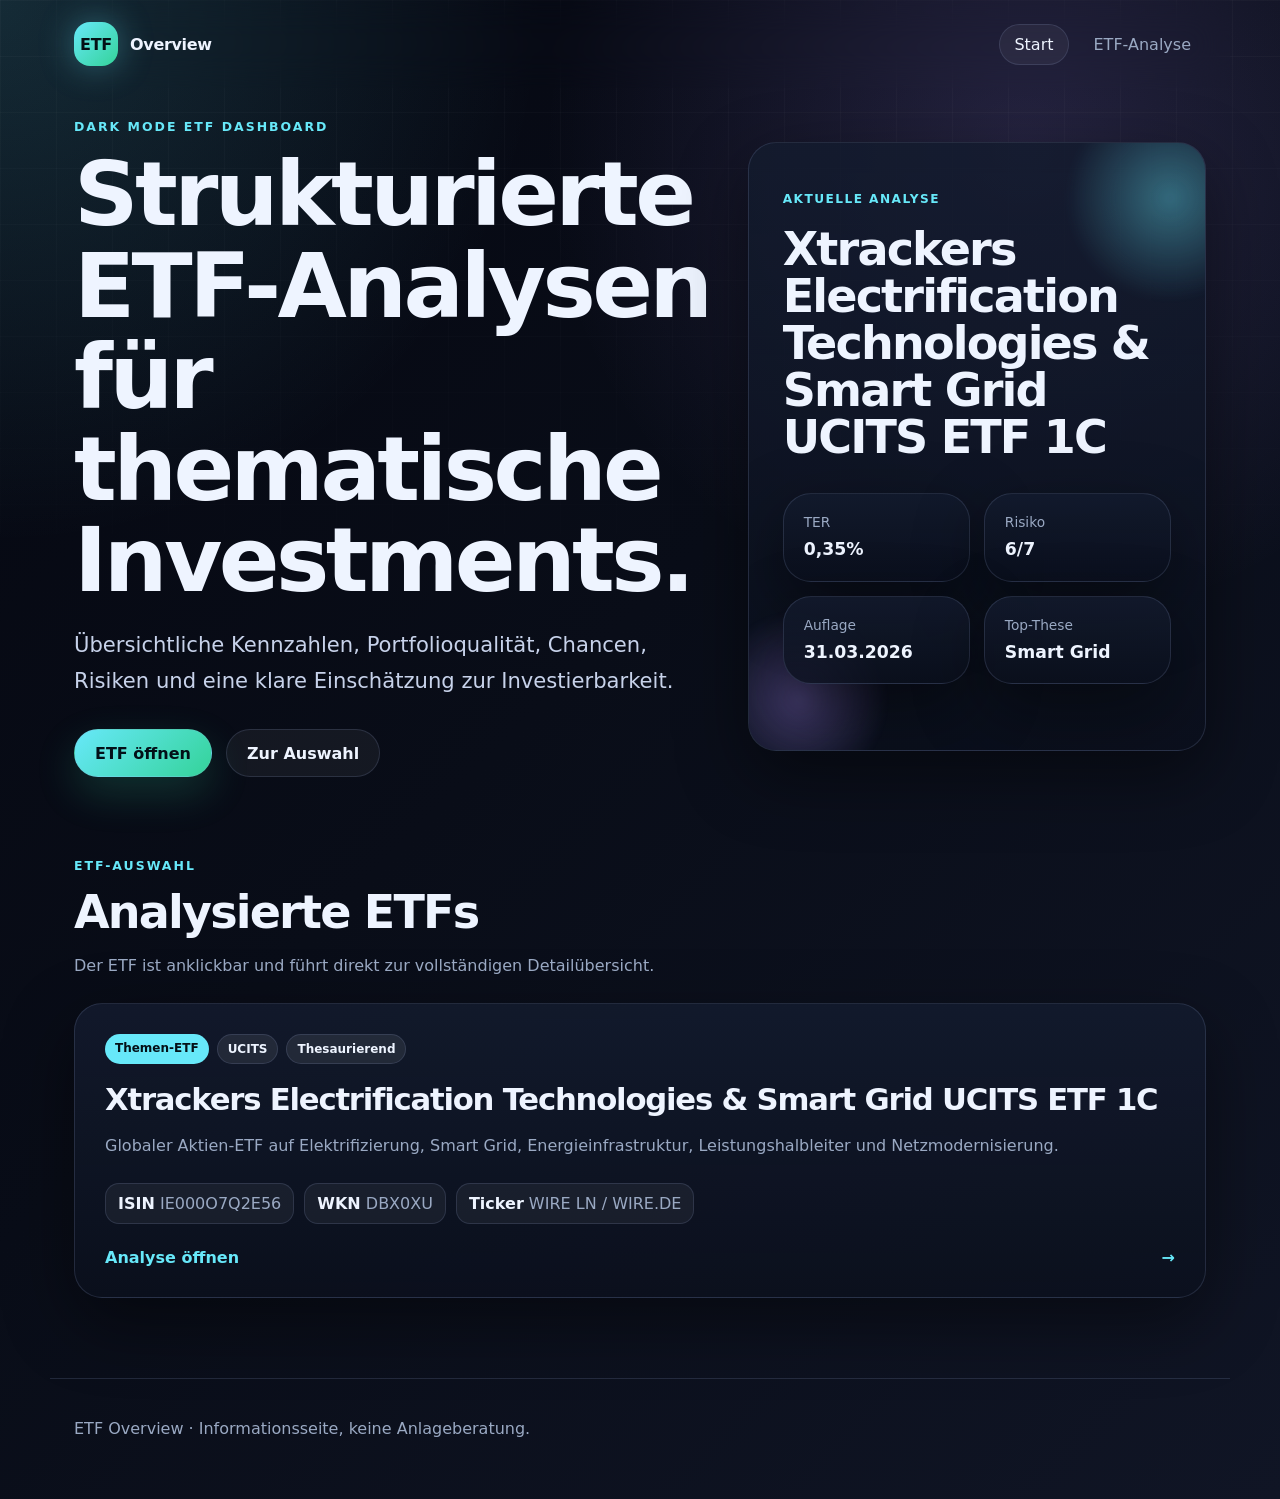
==== index.html @ c2e36593 "Initial ETF overview website" ====
<!doctype html>
<html lang="de">
<head>
  <meta charset="utf-8" />
  <meta name="viewport" content="width=device-width, initial-scale=1" />
  <title>ETF Overview</title>
  <meta name="description" content="Moderne Übersicht zu Themen-ETFs mit Dark-Mode Design." />
  <link rel="stylesheet" href="styles.css" />
</head>
<body>
  <header class="site-header">
    <a class="brand" href="index.html" aria-label="ETF Overview Startseite">
      <span class="brand-mark">ETF</span>
      <span>Overview</span>
    </a>
    <nav class="nav" aria-label="Hauptnavigation">
      <a href="index.html" class="active">Start</a>
      <a href="etf.html">ETF-Analyse</a>
    </nav>
  </header>

  <main>
    <section class="hero">
      <div class="hero-copy">
        <p class="eyebrow">Dark Mode ETF Dashboard</p>
        <h1>Strukturierte ETF-Analysen für thematische Investments.</h1>
        <p class="lead">Übersichtliche Kennzahlen, Portfolioqualität, Chancen, Risiken und eine klare Einschätzung zur Investierbarkeit.</p>
        <div class="hero-actions">
          <a class="button primary" href="etf.html">ETF öffnen</a>
          <a class="button ghost" href="#etfs">Zur Auswahl</a>
        </div>
      </div>
      <div class="hero-panel" aria-label="ETF Portfolio Snapshot">
        <div class="orb orb-one"></div>
        <div class="orb orb-two"></div>
        <p class="panel-label">Aktuelle Analyse</p>
        <h2>Xtrackers Electrification Technologies & Smart Grid UCITS ETF 1C</h2>
        <div class="metric-grid mini">
          <div><span>TER</span><strong>0,35%</strong></div>
          <div><span>Risiko</span><strong>6/7</strong></div>
          <div><span>Auflage</span><strong>31.03.2026</strong></div>
          <div><span>Top-These</span><strong>Smart Grid</strong></div>
        </div>
      </div>
    </section>

    <section id="etfs" class="section">
      <div class="section-heading">
        <p class="eyebrow">ETF-Auswahl</p>
        <h2>Analysierte ETFs</h2>
        <p>Der ETF ist anklickbar und führt direkt zur vollständigen Detailübersicht.</p>
      </div>

      <a class="etf-card" href="etf.html" aria-label="Xtrackers Electrification Technologies & Smart Grid UCITS ETF 1C Analyse öffnen">
        <div class="card-topline">
          <span class="pill">Themen-ETF</span>
          <span class="pill muted">UCITS</span>
          <span class="pill muted">Thesaurierend</span>
        </div>
        <h3>Xtrackers Electrification Technologies & Smart Grid UCITS ETF 1C</h3>
        <p>Globaler Aktien-ETF auf Elektrifizierung, Smart Grid, Energieinfrastruktur, Leistungshalbleiter und Netzmodernisierung.</p>
        <div class="card-stats">
          <span><strong>ISIN</strong> IE000O7Q2E56</span>
          <span><strong>WKN</strong> DBX0XU</span>
          <span><strong>Ticker</strong> WIRE LN / WIRE.DE</span>
        </div>
        <div class="card-footer">
          <span>Analyse öffnen</span>
          <span aria-hidden="true">→</span>
        </div>
      </a>
    </section>
  </main>

  <footer class="site-footer">
    <p>ETF Overview · Informationsseite, keine Anlageberatung.</p>
  </footer>
</body>
</html>
---- styles.css ----
:root {
  color-scheme: dark;
  --bg: #070a12;
  --bg-soft: #0d1220;
  --card: rgba(18, 25, 42, 0.78);
  --card-strong: rgba(25, 34, 56, 0.92);
  --text: #eef4ff;
  --muted: #9aa9c3;
  --line: rgba(142, 162, 204, 0.18);
  --accent: #67e8f9;
  --accent-2: #a78bfa;
  --accent-3: #34d399;
  --danger: #fb7185;
  --warning: #fbbf24;
  --shadow: 0 24px 70px rgba(0, 0, 0, 0.45);
  --radius: 28px;
  --max: 1180px;
}

* { box-sizing: border-box; }

html { scroll-behavior: smooth; }

body {
  margin: 0;
  min-height: 100vh;
  font-family: Inter, ui-sans-serif, system-ui, -apple-system, BlinkMacSystemFont, "Segoe UI", sans-serif;
  background:
    radial-gradient(circle at top left, rgba(103, 232, 249, 0.16), transparent 34rem),
    radial-gradient(circle at 80% 10%, rgba(167, 139, 250, 0.18), transparent 30rem),
    linear-gradient(135deg, #050711 0%, #090d18 45%, #101525 100%);
  color: var(--text);
}

body::before {
  content: "";
  position: fixed;
  inset: 0;
  pointer-events: none;
  background-image:
    linear-gradient(rgba(255, 255, 255, 0.035) 1px, transparent 1px),
    linear-gradient(90deg, rgba(255, 255, 255, 0.035) 1px, transparent 1px);
  background-size: 56px 56px;
  mask-image: linear-gradient(to bottom, rgba(0,0,0,.8), transparent 75%);
}

a { color: inherit; text-decoration: none; }

.site-header {
  position: sticky;
  top: 0;
  z-index: 20;
  display: flex;
  align-items: center;
  justify-content: space-between;
  max-width: var(--max);
  margin: 0 auto;
  padding: 22px 24px;
  backdrop-filter: blur(18px);
}

.brand { display: inline-flex; align-items: center; gap: 12px; font-weight: 800; letter-spacing: -0.02em; }
.brand-mark {
  display: grid;
  place-items: center;
  width: 44px;
  height: 44px;
  border-radius: 16px;
  color: #041016;
  background: linear-gradient(135deg, var(--accent), var(--accent-3));
  box-shadow: 0 0 34px rgba(103, 232, 249, .35);
}

.nav { display: flex; gap: 10px; }
.nav a {
  padding: 10px 14px;
  color: var(--muted);
  border: 1px solid transparent;
  border-radius: 999px;
}
.nav a.active, .nav a:hover { color: var(--text); border-color: var(--line); background: rgba(255,255,255,.05); }

main { max-width: var(--max); margin: 0 auto; padding: 28px 24px 80px; }

.hero, .detail-hero {
  display: grid;
  grid-template-columns: minmax(0, 1.05fr) minmax(320px, .75fr);
  gap: 32px;
  align-items: center;
  min-height: 68vh;
}

.detail-hero { min-height: 420px; }

.eyebrow {
  margin: 0 0 12px;
  color: var(--accent);
  font-size: 0.78rem;
  font-weight: 800;
  text-transform: uppercase;
  letter-spacing: 0.16em;
}

h1, h2, h3 { margin: 0; letter-spacing: -0.04em; line-height: 1.02; }
h1 { font-size: clamp(2.8rem, 7vw, 6.4rem); max-width: 950px; }
h2 { font-size: clamp(1.8rem, 3.6vw, 3rem); }
h3 { font-size: clamp(1.4rem, 2.4vw, 2.1rem); }

.lead { color: #c7d2ea; font-size: clamp(1.08rem, 1.7vw, 1.32rem); line-height: 1.7; max-width: 760px; }
p { color: var(--muted); line-height: 1.72; }

.hero-actions { display: flex; gap: 14px; flex-wrap: wrap; margin-top: 30px; }
.button {
  display: inline-flex;
  align-items: center;
  justify-content: center;
  min-height: 48px;
  padding: 0 20px;
  border-radius: 999px;
  font-weight: 800;
  border: 1px solid var(--line);
}
.button.primary { color: #031018; background: linear-gradient(135deg, var(--accent), var(--accent-3)); box-shadow: 0 16px 42px rgba(52, 211, 153, .2); }
.button.ghost { color: var(--text); background: rgba(255,255,255,.05); }

.hero-panel, .verdict-card, .content-card, .etf-card, .metric-grid > div, .conclusion {
  border: 1px solid var(--line);
  background: linear-gradient(180deg, rgba(19, 27, 46, 0.86), rgba(11, 16, 29, 0.82));
  box-shadow: var(--shadow);
  border-radius: var(--radius);
}

.hero-panel {
  position: relative;
  overflow: hidden;
  padding: 34px;
  min-height: 420px;
}

.panel-label, .verdict-label { color: var(--accent); font-weight: 800; text-transform: uppercase; letter-spacing: .12em; font-size: .76rem; }
.hero-panel h2 { margin-top: 16px; }

.orb { position: absolute; border-radius: 50%; filter: blur(4px); opacity: .78; }
.orb-one { width: 210px; height: 210px; right: -70px; top: -50px; background: radial-gradient(circle, rgba(103,232,249,.5), transparent 70%); }
.orb-two { width: 180px; height: 180px; left: -40px; bottom: -40px; background: radial-gradient(circle, rgba(167,139,250,.45), transparent 70%); }

.metric-grid {
  display: grid;
  grid-template-columns: repeat(4, minmax(0, 1fr));
  gap: 14px;
  margin: 32px 0;
}
.metric-grid.mini { grid-template-columns: repeat(2, minmax(0, 1fr)); position: relative; z-index: 1; }
.metric-grid > div { padding: 20px; }
.metric-grid span { display: block; color: var(--muted); font-size: .86rem; margin-bottom: 9px; }
.metric-grid strong { display: block; font-size: 1.08rem; line-height: 1.25; }

.section { margin-top: 78px; }
.section-heading { max-width: 780px; margin-bottom: 24px; }
.two-column, .allocation-grid { display: grid; grid-template-columns: repeat(2, minmax(0, 1fr)); gap: 22px; }

.etf-card {
  display: block;
  padding: 30px;
  transition: transform .2s ease, border-color .2s ease, background .2s ease;
}
.etf-card:hover { transform: translateY(-4px); border-color: rgba(103,232,249,.46); background: linear-gradient(180deg, rgba(23, 34, 60, .94), rgba(11,16,29,.9)); }
.card-topline { display: flex; gap: 8px; flex-wrap: wrap; margin-bottom: 20px; }
.pill { display: inline-flex; padding: 7px 10px; color: #041016; background: var(--accent); border-radius: 999px; font-weight: 800; font-size: .75rem; }
.pill.muted { color: var(--text); background: rgba(255,255,255,.08); border: 1px solid var(--line); }
.card-stats { display: flex; flex-wrap: wrap; gap: 10px; margin: 24px 0; }
.card-stats span { color: var(--muted); padding: 10px 12px; background: rgba(255,255,255,.05); border-radius: 14px; border: 1px solid var(--line); }
.card-stats strong { color: var(--text); }
.card-footer { display: flex; justify-content: space-between; align-items: center; color: var(--accent); font-weight: 900; }

.back-link { display: inline-flex; margin-bottom: 26px; color: var(--muted); }
.back-link:hover { color: var(--accent); }
.verdict-card { padding: 30px; }
.verdict-card strong { display: block; margin-top: 12px; font-size: 2rem; line-height: 1.08; }

.content-card { padding: 28px; }
.content-card.accent { background: linear-gradient(145deg, rgba(103,232,249,.14), rgba(167,139,250,.10)); }
.content-card.positive { border-color: rgba(52,211,153,.28); }
.content-card.risk { border-color: rgba(251,113,133,.30); }

ul { margin: 18px 0 0; padding-left: 18px; color: var(--muted); line-height: 1.75; }
.check-list { list-style: none; padding: 0; }
.check-list li { position: relative; padding-left: 30px; margin: 10px 0; }
.check-list li::before { content: "✓"; position: absolute; left: 0; color: var(--accent-3); font-weight: 900; }

.holdings-table { overflow: hidden; border-radius: var(--radius); border: 1px solid var(--line); background: rgba(8, 12, 22, .72); }
.table-row { display: grid; grid-template-columns: 1.1fr .45fr 2.2fr; gap: 18px; padding: 16px 20px; border-bottom: 1px solid var(--line); align-items: center; }
.table-row:last-child { border-bottom: 0; }
.table-row.header { position: sticky; top: 84px; z-index: 5; color: var(--text); font-weight: 900; background: rgba(14, 20, 35, .96); }
.table-row span:nth-child(2) { color: var(--accent); font-weight: 900; }
.table-row:not(.header) span:first-child { font-weight: 800; color: var(--text); }
.table-row:not(.header) span:last-child { color: var(--muted); }

.bars { display: grid; gap: 16px; }
.bars div { display: grid; grid-template-columns: 105px 1fr 70px; gap: 12px; align-items: center; color: var(--muted); }
.bars strong { display: block; height: 10px; border-radius: 999px; background: linear-gradient(90deg, var(--accent), var(--accent-2)); min-width: 24px; box-shadow: 0 0 22px rgba(103,232,249,.22); }
.bars em { font-style: normal; color: var(--text); font-weight: 800; text-align: right; }

.conclusion { padding: 36px; background: linear-gradient(145deg, rgba(103,232,249,.10), rgba(52,211,153,.08), rgba(167,139,250,.10)); }
.recommendation { margin: 28px 0; padding: 22px; border-radius: 22px; border: 1px solid rgba(103,232,249,.28); background: rgba(0,0,0,.18); }
.recommendation span { display: block; color: var(--muted); margin-bottom: 8px; }
.recommendation strong { font-size: clamp(1.25rem, 2.5vw, 2rem); }
.source-note { font-size: .92rem; color: #8491ab; }

.site-footer { max-width: var(--max); margin: 0 auto; padding: 36px 24px 56px; border-top: 1px solid var(--line); }
.site-footer p { margin: 0; }

@media (max-width: 900px) {
  .hero, .detail-hero, .two-column, .allocation-grid { grid-template-columns: 1fr; }
  .metric-grid { grid-template-columns: repeat(2, minmax(0, 1fr)); }
  .table-row { grid-template-columns: 1fr; gap: 6px; }
  .table-row.header { display: none; }
  .site-header { align-items: flex-start; gap: 14px; flex-direction: column; }
}

@media (max-width: 560px) {
  main { padding-inline: 16px; }
  .site-header { padding-inline: 16px; }
  .metric-grid { grid-template-columns: 1fr; }
  .hero-panel, .content-card, .etf-card, .conclusion { padding: 22px; }
  .bars div { grid-template-columns: 1fr; }
  .bars em { text-align: left; }
}
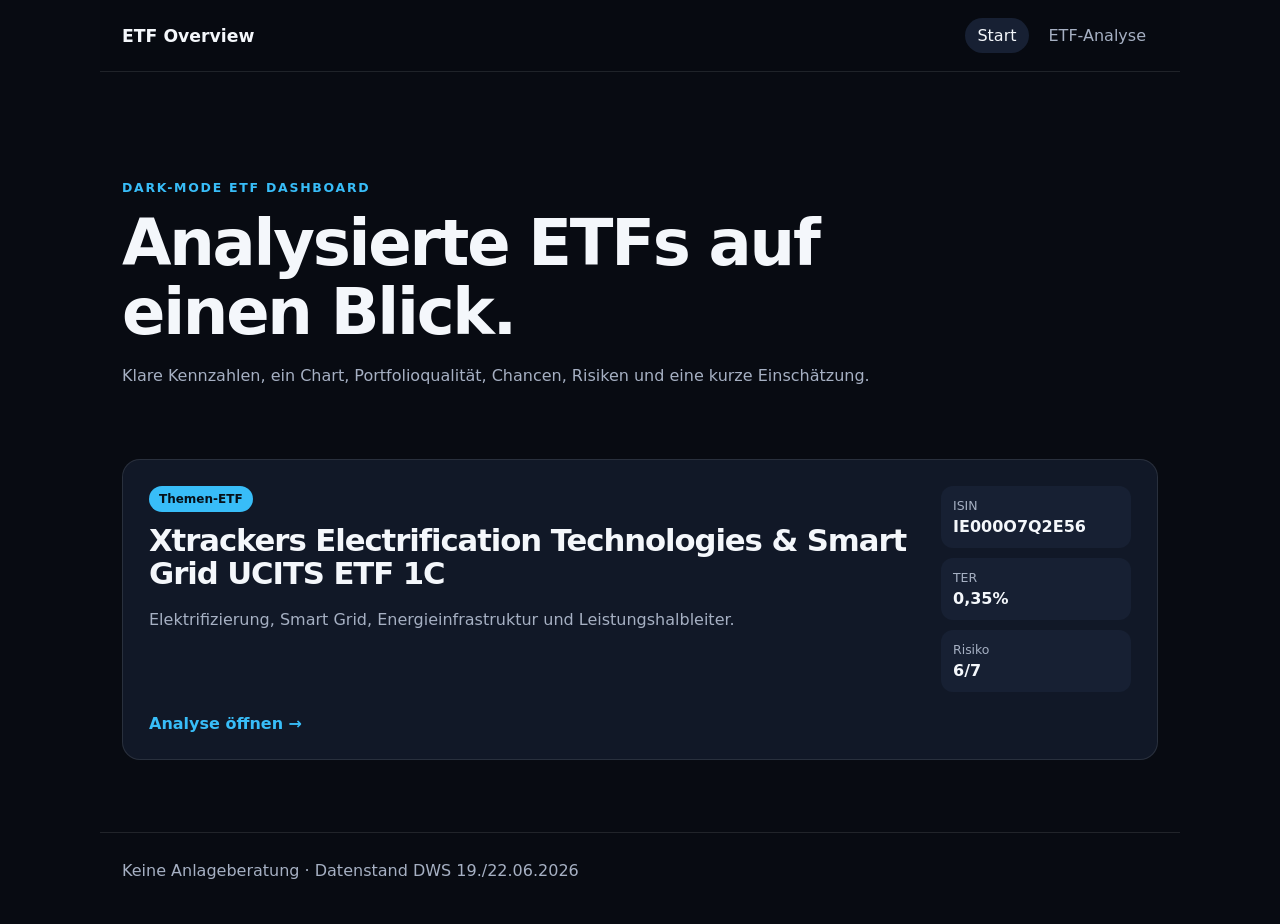
==== commit d351b65b: "Simplify ETF page and add NAV chart" ====
--- a/index.html
+++ b/index.html
@@ -4,76 +4,42 @@
   <meta charset="utf-8" />
   <meta name="viewport" content="width=device-width, initial-scale=1" />
   <title>ETF Overview</title>
-  <meta name="description" content="Moderne Übersicht zu Themen-ETFs mit Dark-Mode Design." />
+  <meta name="description" content="Einfache Dark-Mode-Übersicht zu analysierten ETFs." />
   <link rel="stylesheet" href="styles.css" />
 </head>
 <body>
-  <header class="site-header">
-    <a class="brand" href="index.html" aria-label="ETF Overview Startseite">
-      <span class="brand-mark">ETF</span>
-      <span>Overview</span>
-    </a>
-    <nav class="nav" aria-label="Hauptnavigation">
-      <a href="index.html" class="active">Start</a>
+  <header class="topbar">
+    <a class="logo" href="index.html">ETF Overview</a>
+    <nav>
+      <a class="active" href="index.html">Start</a>
       <a href="etf.html">ETF-Analyse</a>
     </nav>
   </header>
 
-  <main>
-    <section class="hero">
-      <div class="hero-copy">
-        <p class="eyebrow">Dark Mode ETF Dashboard</p>
-        <h1>Strukturierte ETF-Analysen für thematische Investments.</h1>
-        <p class="lead">Übersichtliche Kennzahlen, Portfolioqualität, Chancen, Risiken und eine klare Einschätzung zur Investierbarkeit.</p>
-        <div class="hero-actions">
-          <a class="button primary" href="etf.html">ETF öffnen</a>
-          <a class="button ghost" href="#etfs">Zur Auswahl</a>
-        </div>
-      </div>
-      <div class="hero-panel" aria-label="ETF Portfolio Snapshot">
-        <div class="orb orb-one"></div>
-        <div class="orb orb-two"></div>
-        <p class="panel-label">Aktuelle Analyse</p>
-        <h2>Xtrackers Electrification Technologies & Smart Grid UCITS ETF 1C</h2>
-        <div class="metric-grid mini">
-          <div><span>TER</span><strong>0,35%</strong></div>
-          <div><span>Risiko</span><strong>6/7</strong></div>
-          <div><span>Auflage</span><strong>31.03.2026</strong></div>
-          <div><span>Top-These</span><strong>Smart Grid</strong></div>
-        </div>
-      </div>
+  <main class="container">
+    <section class="hero-simple">
+      <p class="kicker">Dark-Mode ETF Dashboard</p>
+      <h1>Analysierte ETFs auf einen Blick.</h1>
+      <p>Klare Kennzahlen, ein Chart, Portfolioqualität, Chancen, Risiken und eine kurze Einschätzung.</p>
     </section>
 
-    <section id="etfs" class="section">
-      <div class="section-heading">
-        <p class="eyebrow">ETF-Auswahl</p>
-        <h2>Analysierte ETFs</h2>
-        <p>Der ETF ist anklickbar und führt direkt zur vollständigen Detailübersicht.</p>
-      </div>
-
-      <a class="etf-card" href="etf.html" aria-label="Xtrackers Electrification Technologies & Smart Grid UCITS ETF 1C Analyse öffnen">
-        <div class="card-topline">
-          <span class="pill">Themen-ETF</span>
-          <span class="pill muted">UCITS</span>
-          <span class="pill muted">Thesaurierend</span>
+    <section class="card-list" aria-label="Analysierte ETFs">
+      <a class="etf-tile" href="etf.html">
+        <div>
+          <span class="tag">Themen-ETF</span>
+          <h2>Xtrackers Electrification Technologies & Smart Grid UCITS ETF 1C</h2>
+          <p>Elektrifizierung, Smart Grid, Energieinfrastruktur und Leistungshalbleiter.</p>
         </div>
-        <h3>Xtrackers Electrification Technologies & Smart Grid UCITS ETF 1C</h3>
-        <p>Globaler Aktien-ETF auf Elektrifizierung, Smart Grid, Energieinfrastruktur, Leistungshalbleiter und Netzmodernisierung.</p>
-        <div class="card-stats">
-          <span><strong>ISIN</strong> IE000O7Q2E56</span>
-          <span><strong>WKN</strong> DBX0XU</span>
-          <span><strong>Ticker</strong> WIRE LN / WIRE.DE</span>
-        </div>
-        <div class="card-footer">
-          <span>Analyse öffnen</span>
-          <span aria-hidden="true">→</span>
-        </div>
+        <dl class="tile-facts">
+          <div><dt>ISIN</dt><dd>IE000O7Q2E56</dd></div>
+          <div><dt>TER</dt><dd>0,35%</dd></div>
+          <div><dt>Risiko</dt><dd>6/7</dd></div>
+        </dl>
+        <span class="open-link">Analyse öffnen →</span>
       </a>
     </section>
   </main>
 
-  <footer class="site-footer">
-    <p>ETF Overview · Informationsseite, keine Anlageberatung.</p>
-  </footer>
+  <footer class="footer">Keine Anlageberatung · Datenstand DWS 19./22.06.2026</footer>
 </body>
 </html>
--- a/styles.css
+++ b/styles.css
@@ -1,228 +1,190 @@
 :root {
   color-scheme: dark;
-  --bg: #070a12;
-  --bg-soft: #0d1220;
-  --card: rgba(18, 25, 42, 0.78);
-  --card-strong: rgba(25, 34, 56, 0.92);
-  --text: #eef4ff;
-  --muted: #9aa9c3;
-  --line: rgba(142, 162, 204, 0.18);
-  --accent: #67e8f9;
-  --accent-2: #a78bfa;
-  --accent-3: #34d399;
-  --danger: #fb7185;
-  --warning: #fbbf24;
-  --shadow: 0 24px 70px rgba(0, 0, 0, 0.45);
-  --radius: 28px;
-  --max: 1180px;
+  --bg: #080b12;
+  --surface: #111827;
+  --surface-2: #172033;
+  --text: #f4f7fb;
+  --muted: #a6b0c3;
+  --line: rgba(255, 255, 255, 0.1);
+  --accent: #38bdf8;
+  --green: #22c55e;
+  --red: #fb7185;
+  --radius: 18px;
+  --max: 1080px;
 }
 
 * { box-sizing: border-box; }
 
-html { scroll-behavior: smooth; }
-
 body {
   margin: 0;
-  min-height: 100vh;
   font-family: Inter, ui-sans-serif, system-ui, -apple-system, BlinkMacSystemFont, "Segoe UI", sans-serif;
-  background:
-    radial-gradient(circle at top left, rgba(103, 232, 249, 0.16), transparent 34rem),
-    radial-gradient(circle at 80% 10%, rgba(167, 139, 250, 0.18), transparent 30rem),
-    linear-gradient(135deg, #050711 0%, #090d18 45%, #101525 100%);
+  background: var(--bg);
   color: var(--text);
-}
-
-body::before {
-  content: "";
-  position: fixed;
-  inset: 0;
-  pointer-events: none;
-  background-image:
-    linear-gradient(rgba(255, 255, 255, 0.035) 1px, transparent 1px),
-    linear-gradient(90deg, rgba(255, 255, 255, 0.035) 1px, transparent 1px);
-  background-size: 56px 56px;
-  mask-image: linear-gradient(to bottom, rgba(0,0,0,.8), transparent 75%);
 }
 
 a { color: inherit; text-decoration: none; }
 
-.site-header {
+.topbar {
   position: sticky;
   top: 0;
-  z-index: 20;
+  z-index: 10;
   display: flex;
+  justify-content: space-between;
   align-items: center;
-  justify-content: space-between;
   max-width: var(--max);
   margin: 0 auto;
-  padding: 22px 24px;
-  backdrop-filter: blur(18px);
+  padding: 18px 22px;
+  background: rgba(8, 11, 18, 0.86);
+  backdrop-filter: blur(14px);
+  border-bottom: 1px solid var(--line);
 }
 
-.brand { display: inline-flex; align-items: center; gap: 12px; font-weight: 800; letter-spacing: -0.02em; }
-.brand-mark {
-  display: grid;
-  place-items: center;
-  width: 44px;
-  height: 44px;
-  border-radius: 16px;
-  color: #041016;
-  background: linear-gradient(135deg, var(--accent), var(--accent-3));
-  box-shadow: 0 0 34px rgba(103, 232, 249, .35);
+.logo { font-weight: 800; font-size: 1.08rem; }
+nav { display: flex; gap: 8px; }
+nav a {
+  color: var(--muted);
+  padding: 8px 12px;
+  border-radius: 999px;
+}
+nav a:hover, nav a.active { color: var(--text); background: var(--surface-2); }
+
+.container {
+  max-width: var(--max);
+  margin: 0 auto;
+  padding: 42px 22px 72px;
 }
 
-.nav { display: flex; gap: 10px; }
-.nav a {
-  padding: 10px 14px;
-  color: var(--muted);
-  border: 1px solid transparent;
-  border-radius: 999px;
-}
-.nav a.active, .nav a:hover { color: var(--text); border-color: var(--line); background: rgba(255,255,255,.05); }
-
-main { max-width: var(--max); margin: 0 auto; padding: 28px 24px 80px; }
-
-.hero, .detail-hero {
-  display: grid;
-  grid-template-columns: minmax(0, 1.05fr) minmax(320px, .75fr);
-  gap: 32px;
-  align-items: center;
-  min-height: 68vh;
+.hero-simple {
+  padding: 64px 0 34px;
+  max-width: 820px;
 }
 
-.detail-hero { min-height: 420px; }
-
-.eyebrow {
-  margin: 0 0 12px;
+.kicker {
+  margin: 0 0 10px;
   color: var(--accent);
-  font-size: 0.78rem;
+  font-size: .78rem;
   font-weight: 800;
+  letter-spacing: .14em;
   text-transform: uppercase;
-  letter-spacing: 0.16em;
 }
 
-h1, h2, h3 { margin: 0; letter-spacing: -0.04em; line-height: 1.02; }
-h1 { font-size: clamp(2.8rem, 7vw, 6.4rem); max-width: 950px; }
-h2 { font-size: clamp(1.8rem, 3.6vw, 3rem); }
-h3 { font-size: clamp(1.4rem, 2.4vw, 2.1rem); }
+h1, h2 { margin: 0; line-height: 1.08; letter-spacing: -0.035em; }
+h1 { font-size: clamp(2.2rem, 5vw, 4.5rem); }
+h2 { font-size: clamp(1.35rem, 2.4vw, 2rem); }
+p { color: var(--muted); line-height: 1.65; }
+.intro { font-size: 1.15rem; max-width: 760px; }
 
-.lead { color: #c7d2ea; font-size: clamp(1.08rem, 1.7vw, 1.32rem); line-height: 1.7; max-width: 760px; }
-p { color: var(--muted); line-height: 1.72; }
-
-.hero-actions { display: flex; gap: 14px; flex-wrap: wrap; margin-top: 30px; }
-.button {
-  display: inline-flex;
-  align-items: center;
-  justify-content: center;
-  min-height: 48px;
-  padding: 0 20px;
-  border-radius: 999px;
-  font-weight: 800;
+.card-list { margin-top: 20px; }
+.etf-tile, .panel, .summary-card, .facts-grid > div, .rating-box {
   border: 1px solid var(--line);
-}
-.button.primary { color: #031018; background: linear-gradient(135deg, var(--accent), var(--accent-3)); box-shadow: 0 16px 42px rgba(52, 211, 153, .2); }
-.button.ghost { color: var(--text); background: rgba(255,255,255,.05); }
-
-.hero-panel, .verdict-card, .content-card, .etf-card, .metric-grid > div, .conclusion {
-  border: 1px solid var(--line);
-  background: linear-gradient(180deg, rgba(19, 27, 46, 0.86), rgba(11, 16, 29, 0.82));
-  box-shadow: var(--shadow);
+  background: var(--surface);
   border-radius: var(--radius);
 }
 
-.hero-panel {
-  position: relative;
-  overflow: hidden;
-  padding: 34px;
-  min-height: 420px;
+.etf-tile {
+  display: grid;
+  grid-template-columns: 1fr auto;
+  gap: 22px;
+  padding: 26px;
+  transition: border-color .2s ease, transform .2s ease;
+}
+.etf-tile:hover { border-color: rgba(56, 189, 248, .55); transform: translateY(-2px); }
+.etf-tile h2 { margin-top: 12px; }
+.tag {
+  display: inline-flex;
+  width: fit-content;
+  padding: 6px 10px;
+  border-radius: 999px;
+  color: #06111a;
+  background: var(--accent);
+  font-size: .75rem;
+  font-weight: 800;
+}
+.tile-facts { display: grid; gap: 10px; min-width: 190px; margin: 0; }
+.tile-facts div { padding: 12px; border-radius: 12px; background: var(--surface-2); }
+dt { color: var(--muted); font-size: .78rem; }
+dd { margin: 4px 0 0; font-weight: 800; }
+.open-link { grid-column: 1 / -1; color: var(--accent); font-weight: 800; }
+
+.back { display: inline-block; margin-bottom: 22px; color: var(--muted); }
+.back:hover { color: var(--accent); }
+.detail { display: grid; gap: 24px; }
+
+.summary-card {
+  display: grid;
+  grid-template-columns: 1fr 300px;
+  gap: 24px;
+  padding: 28px;
+}
+.rating-box { padding: 20px; background: var(--surface-2); }
+.rating-box span { color: var(--muted); font-size: .82rem; }
+.rating-box strong { display: block; margin: 8px 0; font-size: 1.5rem; }
+.rating-box p { margin-bottom: 0; }
+
+.facts-grid {
+  display: grid;
+  grid-template-columns: repeat(4, minmax(0, 1fr));
+  gap: 12px;
+}
+.facts-grid > div { padding: 16px; }
+.facts-grid .wide { grid-column: span 2; }
+.facts-grid span { display: block; color: var(--muted); font-size: .82rem; margin-bottom: 8px; }
+.facts-grid strong { font-size: 1rem; line-height: 1.35; }
+
+.panel { padding: 24px; }
+.highlight { border-color: rgba(34, 197, 94, .35); }
+.two-cols { display: grid; grid-template-columns: repeat(2, minmax(0, 1fr)); gap: 24px; }
+.section-title { display: flex; justify-content: space-between; gap: 18px; align-items: start; margin-bottom: 12px; }
+.note { margin: 8px 0 16px; font-size: .95rem; }
+.chart-return { color: var(--green); font-size: 2rem; font-weight: 900; }
+
+.chart { width: 100%; height: auto; display: block; overflow: visible; }
+.grid-line { stroke: rgba(255,255,255,.08); stroke-width: 1; }
+.chart-line { fill: none; stroke: url(#lineGradient); stroke-width: 4; stroke-linecap: round; stroke-linejoin: round; }
+.chart-area { fill: url(#areaGradient); }
+.chart text { fill: var(--muted); font-size: 13px; }
+
+.holdings { border: 1px solid var(--line); border-radius: 14px; overflow: hidden; }
+.row { display: grid; grid-template-columns: 1fr 90px 2fr; gap: 14px; padding: 13px 15px; border-bottom: 1px solid var(--line); align-items: center; }
+.row:last-child { border-bottom: 0; }
+.row.head { color: var(--text); background: var(--surface-2); font-weight: 800; }
+.row:not(.head) span:first-child { font-weight: 800; }
+.row:not(.head) span:nth-child(2) { color: var(--accent); font-weight: 800; }
+.row:not(.head) span:last-child { color: var(--muted); }
+
+.clean-list { margin: 16px 0 0; padding: 0; list-style: none; display: grid; gap: 10px; color: var(--muted); }
+.clean-list li { padding-left: 24px; position: relative; }
+.clean-list li::before { content: "✓"; position: absolute; left: 0; color: var(--green); font-weight: 900; }
+.risk-list li::before { content: "!"; color: var(--red); }
+
+.bars { display: grid; gap: 13px; margin-top: 18px; }
+.bars div { display: grid; grid-template-columns: 105px 1fr 66px; gap: 12px; align-items: center; color: var(--muted); }
+.bars b { display: block; height: 9px; min-width: 22px; border-radius: 999px; background: linear-gradient(90deg, var(--accent), var(--green)); }
+.bars em { color: var(--text); font-style: normal; font-weight: 800; text-align: right; }
+
+.source-note { font-size: .9rem; color: #7e899f; }
+.footer {
+  max-width: var(--max);
+  margin: 0 auto;
+  padding: 28px 22px 44px;
+  color: var(--muted);
+  border-top: 1px solid var(--line);
 }
 
-.panel-label, .verdict-label { color: var(--accent); font-weight: 800; text-transform: uppercase; letter-spacing: .12em; font-size: .76rem; }
-.hero-panel h2 { margin-top: 16px; }
-
-.orb { position: absolute; border-radius: 50%; filter: blur(4px); opacity: .78; }
-.orb-one { width: 210px; height: 210px; right: -70px; top: -50px; background: radial-gradient(circle, rgba(103,232,249,.5), transparent 70%); }
-.orb-two { width: 180px; height: 180px; left: -40px; bottom: -40px; background: radial-gradient(circle, rgba(167,139,250,.45), transparent 70%); }
-
-.metric-grid {
-  display: grid;
-  grid-template-columns: repeat(4, minmax(0, 1fr));
-  gap: 14px;
-  margin: 32px 0;
-}
-.metric-grid.mini { grid-template-columns: repeat(2, minmax(0, 1fr)); position: relative; z-index: 1; }
-.metric-grid > div { padding: 20px; }
-.metric-grid span { display: block; color: var(--muted); font-size: .86rem; margin-bottom: 9px; }
-.metric-grid strong { display: block; font-size: 1.08rem; line-height: 1.25; }
-
-.section { margin-top: 78px; }
-.section-heading { max-width: 780px; margin-bottom: 24px; }
-.two-column, .allocation-grid { display: grid; grid-template-columns: repeat(2, minmax(0, 1fr)); gap: 22px; }
-
-.etf-card {
-  display: block;
-  padding: 30px;
-  transition: transform .2s ease, border-color .2s ease, background .2s ease;
-}
-.etf-card:hover { transform: translateY(-4px); border-color: rgba(103,232,249,.46); background: linear-gradient(180deg, rgba(23, 34, 60, .94), rgba(11,16,29,.9)); }
-.card-topline { display: flex; gap: 8px; flex-wrap: wrap; margin-bottom: 20px; }
-.pill { display: inline-flex; padding: 7px 10px; color: #041016; background: var(--accent); border-radius: 999px; font-weight: 800; font-size: .75rem; }
-.pill.muted { color: var(--text); background: rgba(255,255,255,.08); border: 1px solid var(--line); }
-.card-stats { display: flex; flex-wrap: wrap; gap: 10px; margin: 24px 0; }
-.card-stats span { color: var(--muted); padding: 10px 12px; background: rgba(255,255,255,.05); border-radius: 14px; border: 1px solid var(--line); }
-.card-stats strong { color: var(--text); }
-.card-footer { display: flex; justify-content: space-between; align-items: center; color: var(--accent); font-weight: 900; }
-
-.back-link { display: inline-flex; margin-bottom: 26px; color: var(--muted); }
-.back-link:hover { color: var(--accent); }
-.verdict-card { padding: 30px; }
-.verdict-card strong { display: block; margin-top: 12px; font-size: 2rem; line-height: 1.08; }
-
-.content-card { padding: 28px; }
-.content-card.accent { background: linear-gradient(145deg, rgba(103,232,249,.14), rgba(167,139,250,.10)); }
-.content-card.positive { border-color: rgba(52,211,153,.28); }
-.content-card.risk { border-color: rgba(251,113,133,.30); }
-
-ul { margin: 18px 0 0; padding-left: 18px; color: var(--muted); line-height: 1.75; }
-.check-list { list-style: none; padding: 0; }
-.check-list li { position: relative; padding-left: 30px; margin: 10px 0; }
-.check-list li::before { content: "✓"; position: absolute; left: 0; color: var(--accent-3); font-weight: 900; }
-
-.holdings-table { overflow: hidden; border-radius: var(--radius); border: 1px solid var(--line); background: rgba(8, 12, 22, .72); }
-.table-row { display: grid; grid-template-columns: 1.1fr .45fr 2.2fr; gap: 18px; padding: 16px 20px; border-bottom: 1px solid var(--line); align-items: center; }
-.table-row:last-child { border-bottom: 0; }
-.table-row.header { position: sticky; top: 84px; z-index: 5; color: var(--text); font-weight: 900; background: rgba(14, 20, 35, .96); }
-.table-row span:nth-child(2) { color: var(--accent); font-weight: 900; }
-.table-row:not(.header) span:first-child { font-weight: 800; color: var(--text); }
-.table-row:not(.header) span:last-child { color: var(--muted); }
-
-.bars { display: grid; gap: 16px; }
-.bars div { display: grid; grid-template-columns: 105px 1fr 70px; gap: 12px; align-items: center; color: var(--muted); }
-.bars strong { display: block; height: 10px; border-radius: 999px; background: linear-gradient(90deg, var(--accent), var(--accent-2)); min-width: 24px; box-shadow: 0 0 22px rgba(103,232,249,.22); }
-.bars em { font-style: normal; color: var(--text); font-weight: 800; text-align: right; }
-
-.conclusion { padding: 36px; background: linear-gradient(145deg, rgba(103,232,249,.10), rgba(52,211,153,.08), rgba(167,139,250,.10)); }
-.recommendation { margin: 28px 0; padding: 22px; border-radius: 22px; border: 1px solid rgba(103,232,249,.28); background: rgba(0,0,0,.18); }
-.recommendation span { display: block; color: var(--muted); margin-bottom: 8px; }
-.recommendation strong { font-size: clamp(1.25rem, 2.5vw, 2rem); }
-.source-note { font-size: .92rem; color: #8491ab; }
-
-.site-footer { max-width: var(--max); margin: 0 auto; padding: 36px 24px 56px; border-top: 1px solid var(--line); }
-.site-footer p { margin: 0; }
-
-@media (max-width: 900px) {
-  .hero, .detail-hero, .two-column, .allocation-grid { grid-template-columns: 1fr; }
-  .metric-grid { grid-template-columns: repeat(2, minmax(0, 1fr)); }
-  .table-row { grid-template-columns: 1fr; gap: 6px; }
-  .table-row.header { display: none; }
-  .site-header { align-items: flex-start; gap: 14px; flex-direction: column; }
+@media (max-width: 820px) {
+  .topbar, .summary-card, .etf-tile { grid-template-columns: 1fr; }
+  .topbar { align-items: flex-start; gap: 12px; }
+  .facts-grid, .two-cols { grid-template-columns: 1fr; }
+  .facts-grid .wide { grid-column: auto; }
+  .row { grid-template-columns: 1fr; gap: 5px; }
+  .row.head { display: none; }
+  .tile-facts { min-width: 0; }
 }
 
-@media (max-width: 560px) {
-  main { padding-inline: 16px; }
-  .site-header { padding-inline: 16px; }
-  .metric-grid { grid-template-columns: 1fr; }
-  .hero-panel, .content-card, .etf-card, .conclusion { padding: 22px; }
+@media (max-width: 520px) {
+  .container { padding-inline: 16px; }
+  .topbar { padding-inline: 16px; }
+  .summary-card, .panel, .etf-tile { padding: 18px; }
   .bars div { grid-template-columns: 1fr; }
   .bars em { text-align: left; }
 }
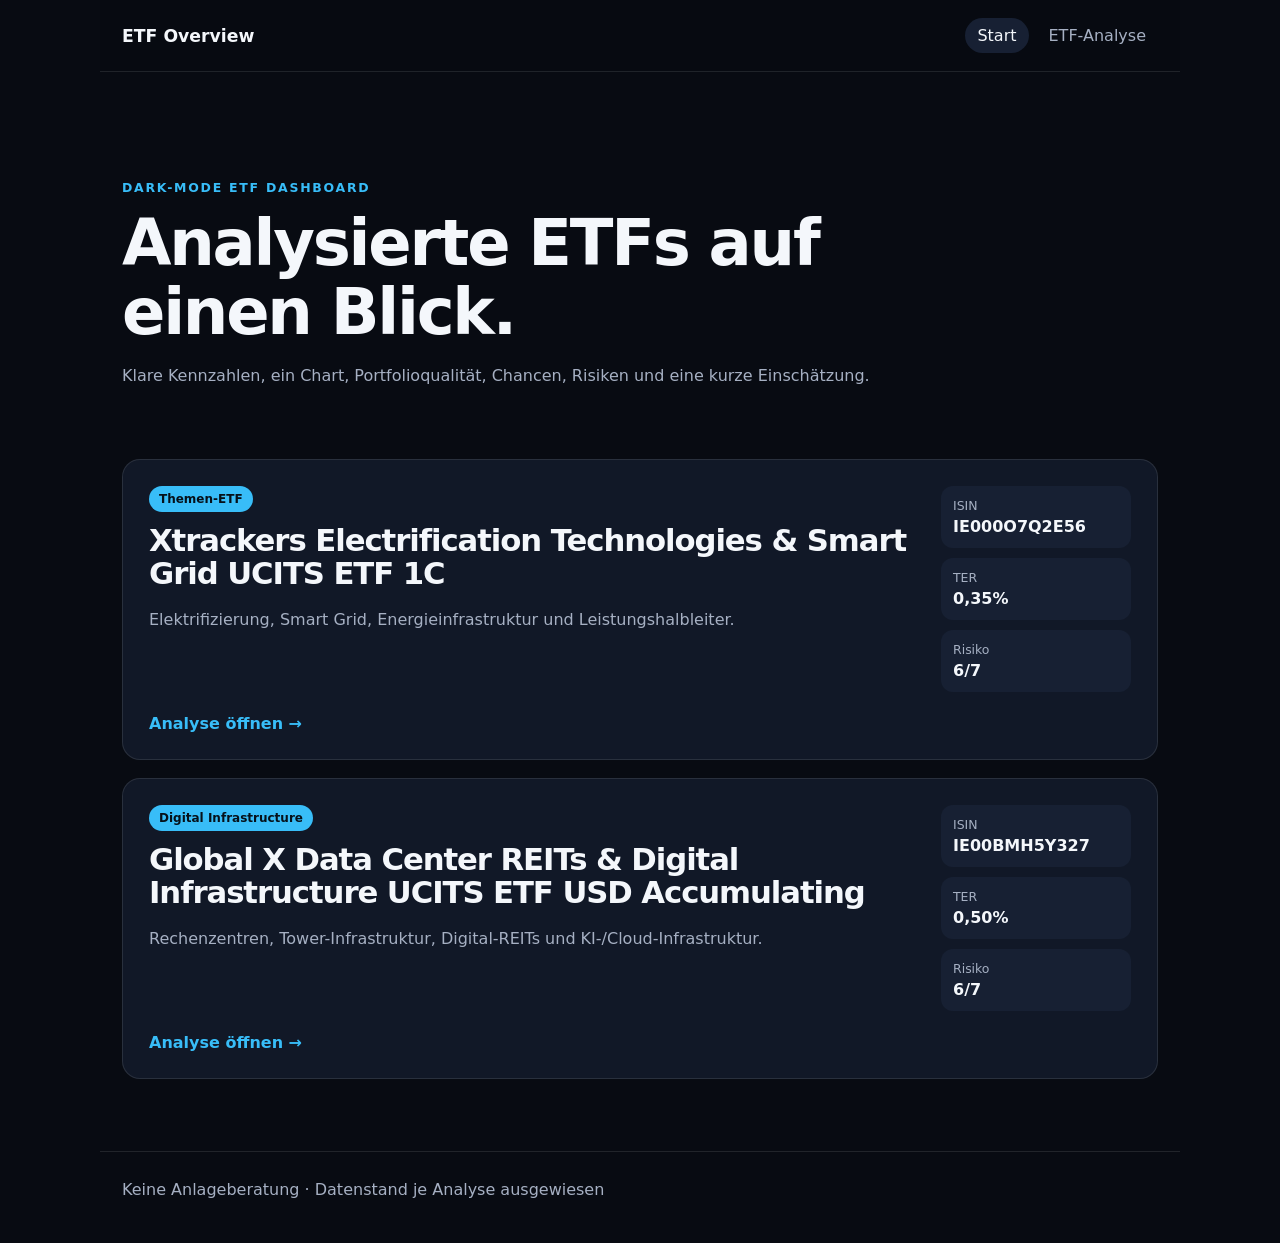
==== commit 4240faf3: "Add Global X Data Center ETF analysis" ====
--- a/index.html
+++ b/index.html
@@ -37,9 +37,23 @@
         </dl>
         <span class="open-link">Analyse öffnen →</span>
       </a>
+
+      <a class="etf-tile" href="data-center.html">
+        <div>
+          <span class="tag">Digital Infrastructure</span>
+          <h2>Global X Data Center REITs & Digital Infrastructure UCITS ETF USD Accumulating</h2>
+          <p>Rechenzentren, Tower-Infrastruktur, Digital-REITs und KI-/Cloud-Infrastruktur.</p>
+        </div>
+        <dl class="tile-facts">
+          <div><dt>ISIN</dt><dd>IE00BMH5Y327</dd></div>
+          <div><dt>TER</dt><dd>0,50%</dd></div>
+          <div><dt>Risiko</dt><dd>6/7</dd></div>
+        </dl>
+        <span class="open-link">Analyse öffnen →</span>
+      </a>
     </section>
   </main>
 
-  <footer class="footer">Keine Anlageberatung · Datenstand DWS 19./22.06.2026</footer>
+  <footer class="footer">Keine Anlageberatung · Datenstand je Analyse ausgewiesen</footer>
 </body>
 </html>
--- a/styles.css
+++ b/styles.css
@@ -74,7 +74,7 @@
 p { color: var(--muted); line-height: 1.65; }
 .intro { font-size: 1.15rem; max-width: 760px; }
 
-.card-list { margin-top: 20px; }
+.card-list { display: grid; gap: 18px; margin-top: 20px; }
 .etf-tile, .panel, .summary-card, .facts-grid > div, .rating-box {
   border: 1px solid var(--line);
   background: var(--surface);
@@ -138,11 +138,26 @@
 .note { margin: 8px 0 16px; font-size: .95rem; }
 .chart-return { color: var(--green); font-size: 2rem; font-weight: 900; }
 
+.chart-panel { background: #0b1220; border-color: rgba(125, 211, 252, .28); }
 .chart { width: 100%; height: auto; display: block; overflow: visible; }
-.grid-line { stroke: rgba(255,255,255,.08); stroke-width: 1; }
-.chart-line { fill: none; stroke: url(#lineGradient); stroke-width: 4; stroke-linecap: round; stroke-linejoin: round; }
+.chart-bg { fill: #050814; stroke: rgba(125, 211, 252, .28); stroke-width: 2; }
+.grid-line { stroke: rgba(226, 232, 240, .22); stroke-width: 1.2; stroke-dasharray: 4 7; }
+.chart-line {
+  fill: none;
+  stroke: url(#lineGradient);
+  stroke-width: 7;
+  stroke-linecap: round;
+  stroke-linejoin: round;
+  filter: drop-shadow(0 0 8px rgba(250, 204, 21, .5));
+}
 .chart-area { fill: url(#areaGradient); }
-.chart text { fill: var(--muted); font-size: 13px; }
+.chart-point { fill: #f8fafc; stroke: #0f172a; stroke-width: 3; }
+.chart-point.end { fill: #4ade80; }
+.chart-point.start { fill: #7dd3fc; }
+.chart text { fill: #e5edf8; font-size: 14px; font-weight: 800; paint-order: stroke; stroke: #050814; stroke-width: 4px; stroke-linejoin: round; }
+.axis-label { text-anchor: end; }
+.date-label { fill: #f8fafc; }
+.end-label { text-anchor: start; }
 
 .holdings { border: 1px solid var(--line); border-radius: 14px; overflow: hidden; }
 .row { display: grid; grid-template-columns: 1fr 90px 2fr; gap: 14px; padding: 13px 15px; border-bottom: 1px solid var(--line); align-items: center; }
